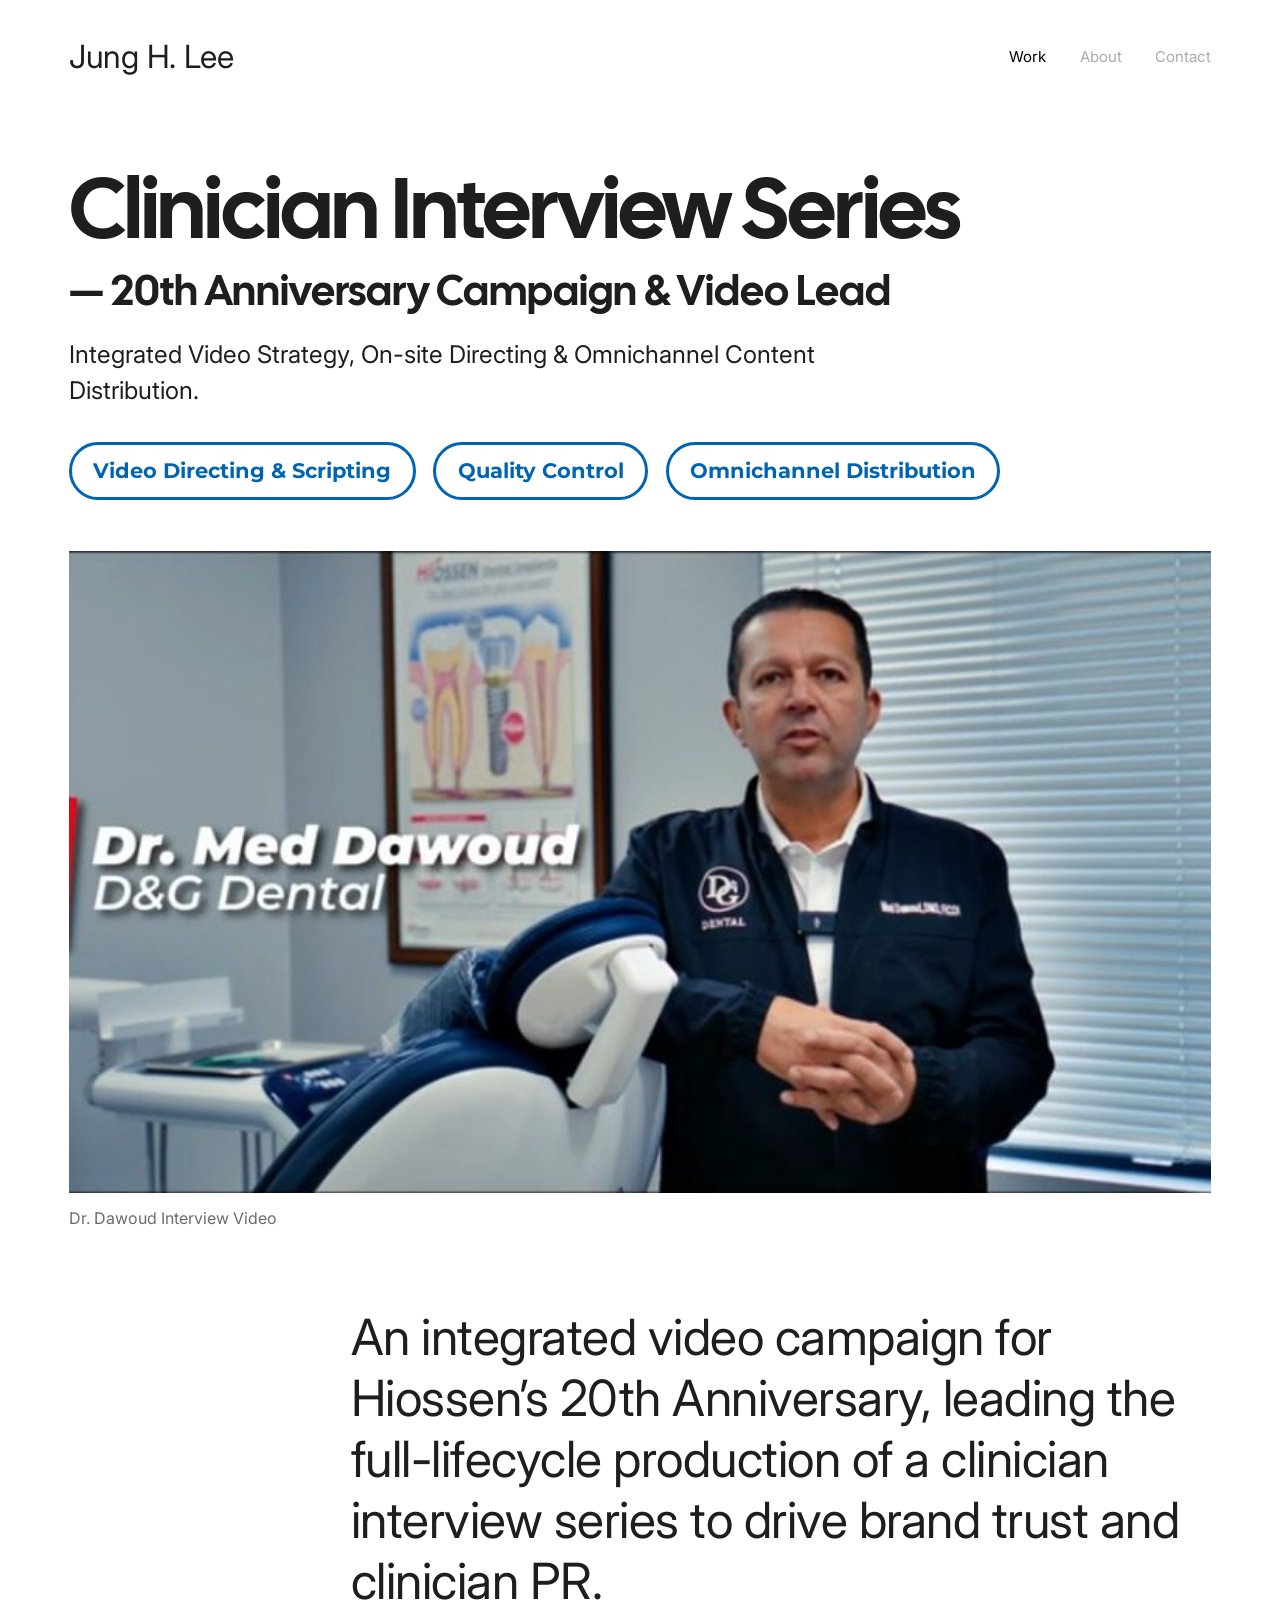
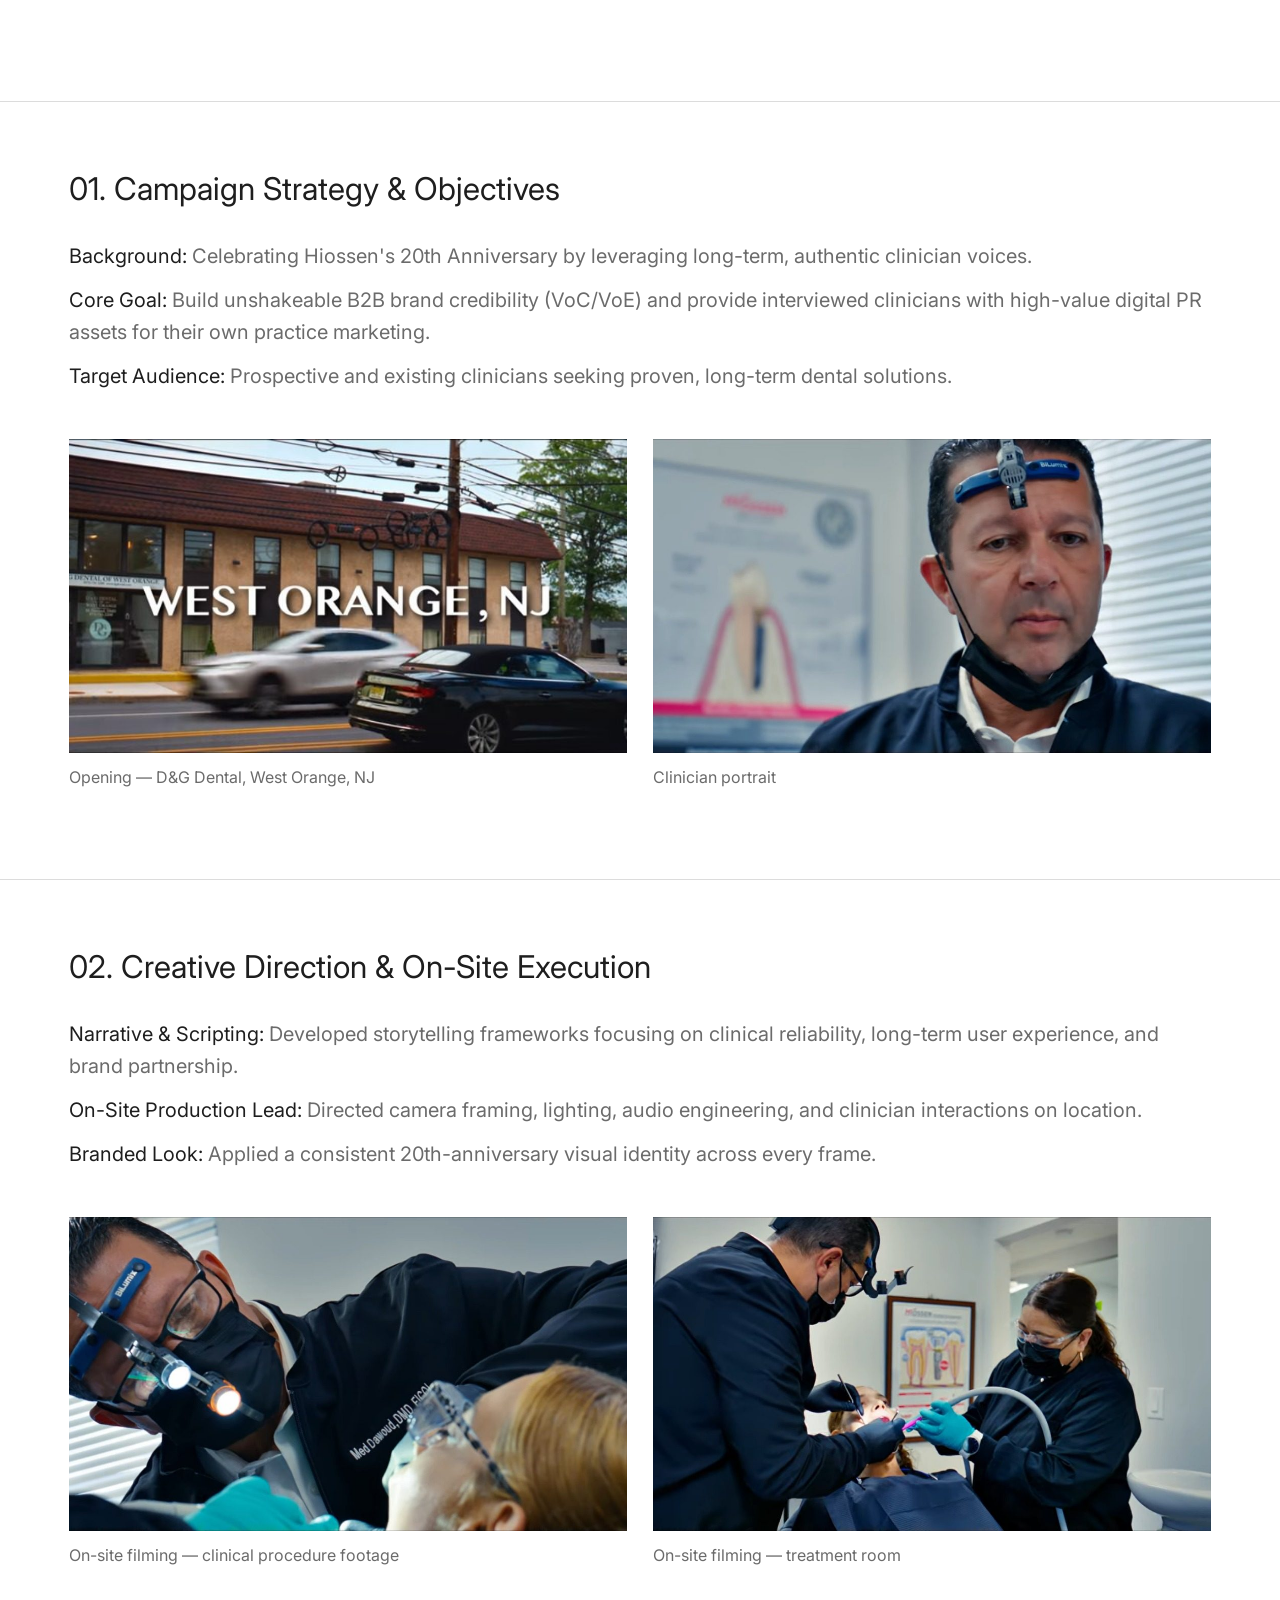
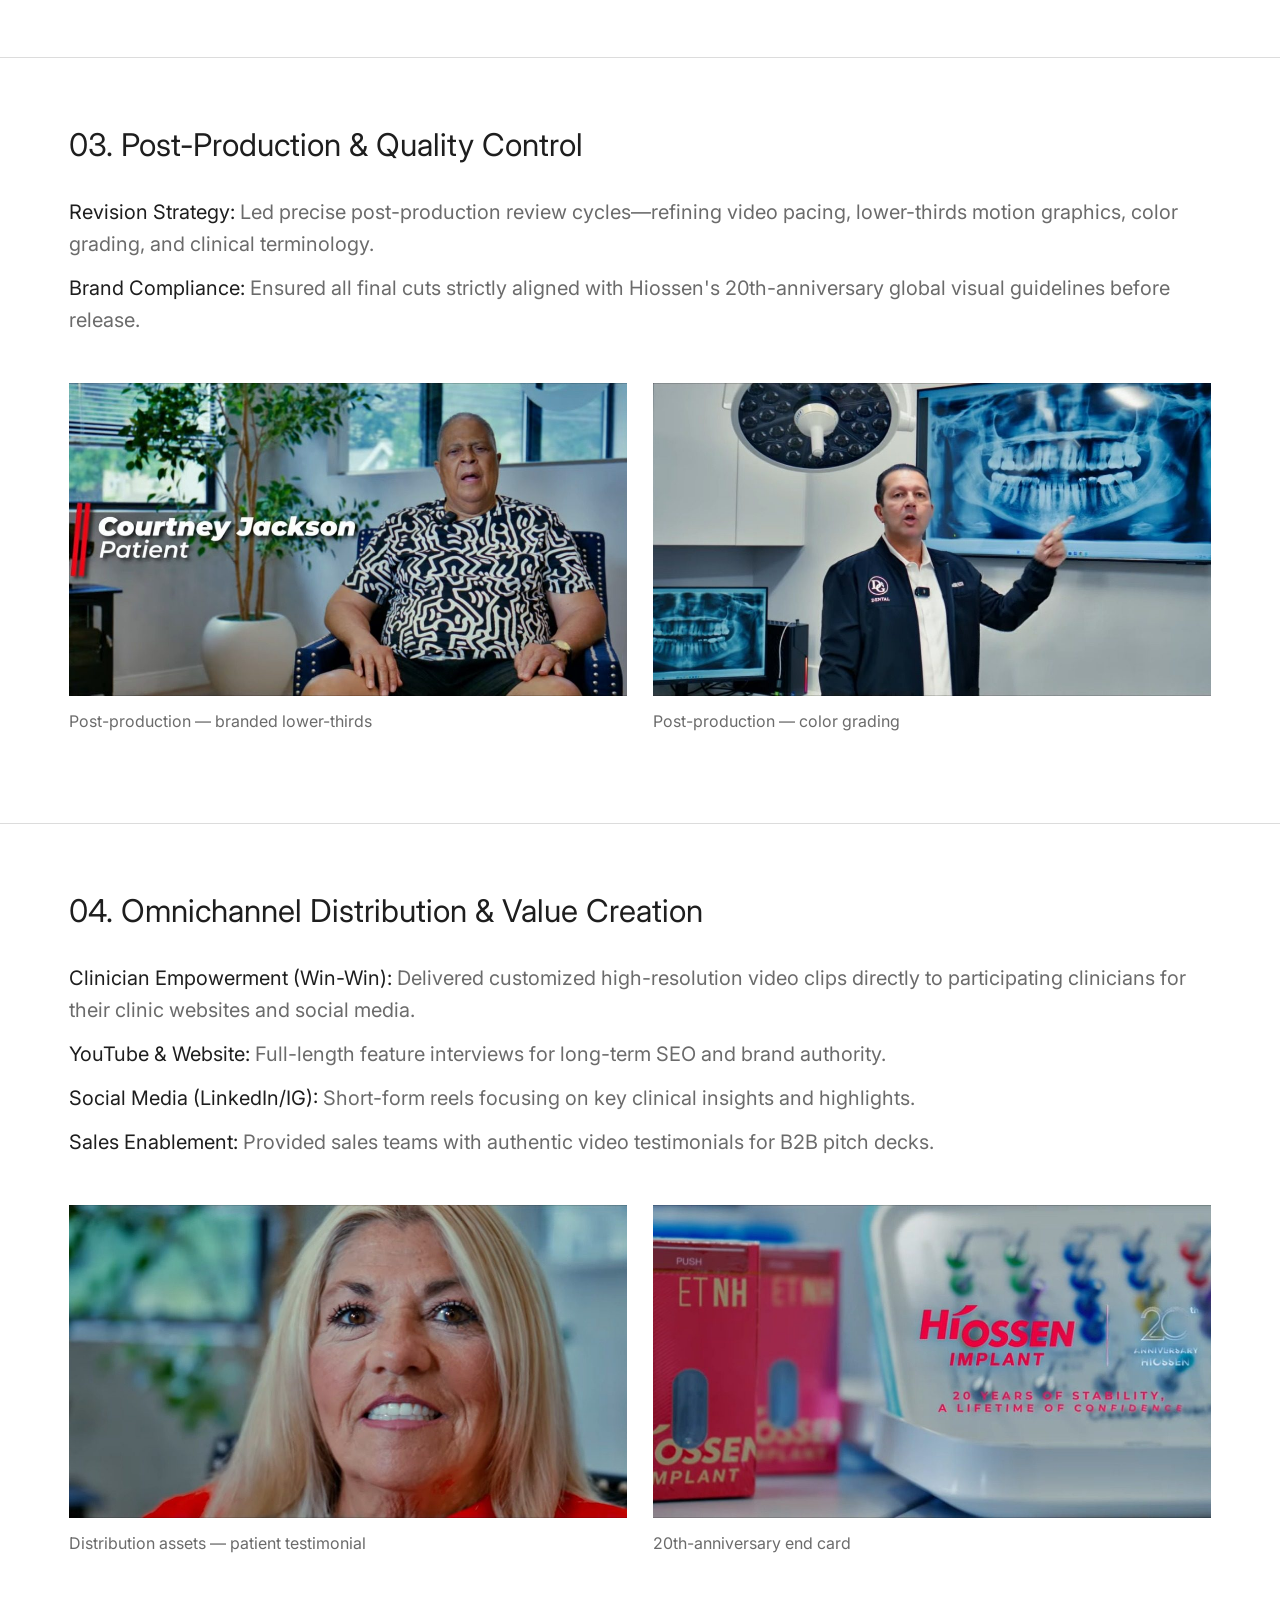
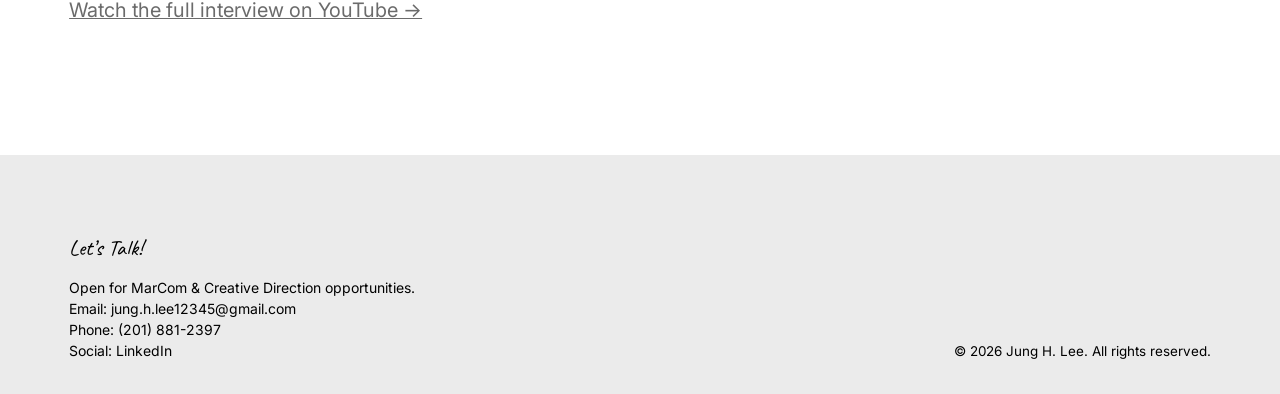
==== work/clinician-interview.html @ aa4214d0 "Add files via upload" ====
<!DOCTYPE html>
<html lang="en">
<head>
<meta charset="utf-8">
<meta name="viewport" content="width=device-width, initial-scale=1">
<title>Clinician Interview Series — Jung H. Lee</title>
<meta name="description" content="Clinician Interview Series — Jung H. Lee">
<link rel="preconnect" href="https://fonts.googleapis.com"><link rel="preconnect" href="https://fonts.gstatic.com" crossorigin><link href="https://fonts.googleapis.com/css2?family=Cal+Sans&family=Caveat&family=Inter:wght@400;500&family=Montserrat:wght@700&display=swap" rel="stylesheet">
<link rel="stylesheet" href="../style.css">
</head>
<body class="">
<header class="wrap topbar">
  <a class="logo" href="../index.html">Jung H. Lee</a>
  <nav class="nav" aria-label="Main"><a href="../index.html#work" class="active">Work</a><a href="../about.html" class="">About</a><a href="mailto:jung.h.lee12345@gmail.com">Contact</a></nav>
</header>
<main>
<div class="wrap"><h1 class="hero-title">Clinician Interview Series</h1><p class="hero-role">— 20th Anniversary Campaign &amp; Video Lead</p><p class="hero-sub">Integrated Video Strategy, On-site Directing &amp; Omnichannel Content Distribution.</p><ul class="tags"><li><span>Video Directing &amp; Scripting</span></li><li><span>Quality Control</span></li><li><span>Omnichannel Distribution</span></li></ul></div><div class="wrap hero-media"><figure><img src="../images/cl_hero.jpg" alt="Dr. Med Dawoud, D&amp;G Dental" loading="lazy" class="cover"><figcaption>Dr. Dawoud Interview Video</figcaption></figure></div><p class="wrap statement">An integrated video campaign for Hiossen&rsquo;s 20th Anniversary, leading the full-lifecycle production of a clinician interview series to drive brand trust and clinician PR.</p><section class="wrap section"><h2>01. Campaign Strategy &amp; Objectives</h2><p><strong>Background:</strong> Celebrating Hiossen&#x27;s 20th Anniversary by leveraging long-term, authentic clinician voices.</p><p><strong>Core Goal:</strong> Build unshakeable B2B brand credibility (VoC/VoE) and provide interviewed clinicians with high-value digital PR assets for their own practice marketing.</p><p><strong>Target Audience:</strong> Prospective and existing clinicians seeking proven, long-term dental solutions.</p><div class=media-block><div class="grid-2 wide"><figure><img src="../images/cl_01a.jpg" alt="D&amp;G Dental exterior, West Orange NJ" loading="lazy" class=""><figcaption>Opening — D&amp;G Dental, West Orange, NJ</figcaption></figure><figure><img src="../images/cl_01b.jpg" alt="Clinician portrait" loading="lazy" class=""><figcaption>Clinician portrait</figcaption></figure></div></div></section><section class="wrap section"><h2>02. Creative Direction &amp; On-Site Execution</h2><p><strong>Narrative &amp; Scripting:</strong> Developed storytelling frameworks focusing on clinical reliability, long-term user experience, and brand partnership.</p><p><strong>On-Site Production Lead:</strong> Directed camera framing, lighting, audio engineering, and clinician interactions on location.</p><p><strong>Branded Look:</strong> Applied a consistent 20th-anniversary visual identity across every frame.</p><div class=media-block><div class="grid-2 wide"><figure><img src="../images/cl_02a.jpg" alt="Treatment close-up" loading="lazy" class=""><figcaption>On-site filming — clinical procedure footage</figcaption></figure><figure><img src="../images/cl_02b.jpg" alt="Clinician and assistant with patient" loading="lazy" class=""><figcaption>On-site filming — treatment room</figcaption></figure></div></div></section><section class="wrap section"><h2>03. Post-Production &amp; Quality Control</h2><p><strong>Revision Strategy:</strong> Led precise post-production review cycles—refining video pacing, lower-thirds motion graphics, color grading, and clinical terminology.</p><p><strong>Brand Compliance:</strong> Ensured all final cuts strictly aligned with Hiossen&#x27;s 20th-anniversary global visual guidelines before release.</p><div class=media-block><div class="grid-2 wide"><figure><img src="../images/cl_03a.jpg" alt="Patient lower-third" loading="lazy" class=""><figcaption>Post-production — branded lower-thirds</figcaption></figure><figure><img src="../images/cl_03b.jpg" alt="Clinician explaining an X-ray" loading="lazy" class=""><figcaption>Post-production — color grading</figcaption></figure></div></div></section><section class="wrap section"><h2>04. Omnichannel Distribution &amp; Value Creation</h2><p><strong>Clinician Empowerment (Win-Win):</strong> Delivered customized high-resolution video clips directly to participating clinicians for their clinic websites and social media.</p><p><strong>YouTube &amp; Website:</strong> Full-length feature interviews for long-term SEO and brand authority.</p><p><strong>Social Media (LinkedIn/IG):</strong> Short-form reels focusing on key clinical insights and highlights.</p><p><strong>Sales Enablement:</strong> Provided sales teams with authentic video testimonials for B2B pitch decks.</p><div class=media-block><div class="grid-2 wide"><figure><img src="../images/cl_04a.jpg" alt="Patient testimonial" loading="lazy" class=""><figcaption>Distribution assets — patient testimonial</figcaption></figure><figure><img src="../images/cl_04b.jpg" alt="20th anniversary end card" loading="lazy" class=""><figcaption>20th-anniversary end card</figcaption></figure></div><p style="margin-top:2em"><a href="https://www.youtube.com/watch?v=tC9Yv0hSF8I" target="_blank" rel="noopener">Watch the full interview on YouTube &rarr;</a></p></div></section>
</main>
<footer class="footer" id="contact">
  <div class="wrap">
    <div>
      <h3>Let&rsquo;s Talk!</h3>
      <p>Open for MarCom &amp; Creative Direction opportunities.</p>
      <p>Email: <a href="mailto:jung.h.lee12345@gmail.com">jung.h.lee12345@gmail.com</a></p>
      <p>Phone: <a href="tel:+12018812397">(201) 881-2397</a></p>
      <p>Social: <a href="https://www.linkedin.com/in/jung-lee-design" target="_blank" rel="noopener">LinkedIn</a></p>
    </div>
    <p class="copy">&copy; 2026 Jung H. Lee. All rights reserved.</p>
  </div>
</footer>
</body>
</html>
---- style.css ----
/* Jung H. Lee — Portfolio
   Shared styles for every page. Desktop layout follows the Figma 1920 grid
   (104px margins, 81px heading gap) scaled with clamp(); mobile stacks to one column. */

:root {
  --ink: #1e1e1e;
  --gray: #6b6b6b;
  --muted: #a9abac;
  --line: #dcdcdc;
  --panel: #f4f4f4;
  --paper: #f4f1ea;
  --blue: #0064b2;
  --main-bg: #f3f3f8;
  --footer-bg: #ebebeb;

  --gutter: clamp(16px, 5.4vw, 104px);
  --max: 1920px;

  --fs-h1: clamp(40px, 6.7vw, 128px);
  --fs-role: clamp(22px, 3.3vw, 64px);
  --fs-statement: clamp(24px, 3.9vw, 76px);
  --fs-h2: clamp(22px, 2.45vw, 47px);
  --fs-lead: clamp(17px, 1.9vw, 36px);
  --fs-body: clamp(15px, 1.56vw, 30px);
  --fs-small: clamp(13px, 1.25vw, 24px);

  --sans: "Inter", system-ui, -apple-system, "Segoe UI", sans-serif;
  --display: "Cal Sans", "Inter", system-ui, sans-serif;
  --tag: "Montserrat", "Inter", sans-serif;
}

* { box-sizing: border-box; }
html { scroll-behavior: smooth; }
body {
  margin: 0;
  font-family: var(--sans);
  color: var(--ink);
  background: #fff;
  line-height: 1.5;
  -webkit-font-smoothing: antialiased;
}
body.home { background: var(--main-bg); }
img { display: block; max-width: 100%; height: auto; }
a { color: inherit; }

.wrap { max-width: var(--max); margin: 0 auto; padding: 0 var(--gutter); }

/* ---------- Top bar ---------- */
.topbar {
  display: flex; align-items: center; justify-content: space-between;
  padding-top: clamp(20px, 2.6vw, 50px);
  padding-bottom: clamp(20px, 2.6vw, 50px);
}
.logo { font-size: clamp(20px, 2.5vw, 48px); text-decoration: none; letter-spacing: -0.01em; }
.nav { display: flex; gap: clamp(18px, 2.6vw, 50px); }
.nav a {
  font-size: clamp(15px, 1.05vw, 20px);
  text-decoration: none;
  color: var(--muted);
  transition: color .2s;
}
.nav a:hover, .nav a.active { color: #000; }

/* ---------- Page hero (title block) ---------- */
.hero-title {
  font-family: var(--display);
  font-weight: 400;
  font-size: var(--fs-h1);
  line-height: 1;
  letter-spacing: -0.02em;
  margin: clamp(24px, 4vw, 80px) 0 0;
}
.hero-role {
  font-family: var(--display);
  font-weight: 400;
  font-size: var(--fs-role);
  line-height: 1.15;
  margin: clamp(10px, 1.2vw, 24px) 0 0;
}
.hero-sub { font-size: var(--fs-lead); margin: clamp(14px, 1.6vw, 30px) 0 0; max-width: 34em; }

.tags { display: flex; flex-wrap: wrap; gap: clamp(10px, 1.4vw, 26px); margin: clamp(20px, 2.6vw, 50px) 0 0; padding: 0; list-style: none; }
.tags a, .tags span {
  display: inline-block;
  font-family: var(--tag);
  font-weight: 700;
  font-size: clamp(13px, 1.66vw, 32px);
  line-height: 1;
  color: var(--blue);
  border: clamp(2px, .3vw, 6px) solid var(--blue);
  border-radius: 999px;
  padding: clamp(9px, 1.2vw, 23px) clamp(16px, 1.66vw, 32px);
  text-decoration: none;
  transition: background .2s, color .2s;
}
.tags a:hover { background: var(--blue); color: #fff; }

/* ---------- Media ---------- */
.hero-media { margin: clamp(32px, 4vw, 80px) 0 0; }
figure { margin: 0; }
figcaption { font-size: var(--fs-small); color: var(--gray); margin-top: clamp(8px, 1vw, 20px); }
.cover { width: 100%; aspect-ratio: 16 / 9; object-fit: cover; }

.grid-2 { display: grid; grid-template-columns: 1fr 1fr; gap: clamp(16px, 2.1vw, 41px); }
.grid-4 { display: grid; grid-template-columns: repeat(4, 1fr); gap: clamp(12px, 2.3vw, 40px); }
.grid-2 img, .grid-4 img { width: 100%; object-fit: cover; }
.grid-2 img { aspect-ratio: 836 / 748; }
.grid-2.wide img { aspect-ratio: 16 / 9; }
.reel img { aspect-ratio: 9 / 16; }
.media-block { margin-top: clamp(28px, 3.6vw, 72px); }

/* ---------- Statement + sections ---------- */
.statement {
  font-size: var(--fs-statement);
  line-height: 1.22;
  letter-spacing: -0.01em;
  margin: clamp(48px, 6vw, 120px) 0 0 22%;
}
.section { border-top: 1px solid var(--line); margin-top: clamp(56px, 7vw, 140px); padding-top: clamp(40px, 5vw, 100px); }
.section.no-line { border-top: 0; padding-top: 0; }
.section h2 { font-size: var(--fs-h2); font-weight: 400; margin: 0 0 clamp(20px, 2.2vw, 42px); }
.section p, .section li { font-size: var(--fs-body); line-height: 1.6; color: var(--gray); }
.section p { margin: 0 0 .6em; max-width: 60em; }
.section strong { color: var(--ink); font-weight: 400; }
.section ul { margin: 0; padding-left: 1.2em; }
.lead-p { font-size: var(--fs-lead) !important; margin-left: 22% !important; max-width: none !important; }

.link-more {
  display: block; text-align: right; font-size: var(--fs-lead);
  margin-top: clamp(24px, 3vw, 60px);
}

/* ---------- Boards (Brand System) ---------- */
.board { background: var(--panel); padding: clamp(16px, 3.75vw, 72px); display: flex; flex-direction: column; gap: clamp(12px, 2.5vw, 48px); }
.board .row { display: flex; gap: clamp(8px, 1.66vw, 32px); align-items: flex-start; }
.board .row img { flex: var(--r) 1 0; min-width: 0; box-shadow: 0 8px 24px rgba(0,0,0,.12); }

/* ---------- Columns ---------- */
.cols-3 { display: grid; grid-template-columns: repeat(3, 1fr); gap: clamp(24px, 3.2vw, 61px); }
.cols-2 { display: grid; grid-template-columns: 1fr 1fr; gap: clamp(24px, 3.2vw, 61px); }
.col-num { font-size: var(--fs-body); color: var(--gray); margin: 0 0 .6em; }
.col-head { font-size: var(--fs-lead); line-height: 1.3; margin: 0 0 .6em; font-weight: 400; color: var(--ink); }

/* ---------- Experience timeline ---------- */
.timeline { list-style: none; padding: 0 !important; margin: clamp(28px, 3.6vw, 72px) 0 0; }
.timeline li { display: grid; grid-template-columns: 22% 1fr; gap: 0 2vw; border-top: 1px solid var(--line); padding: clamp(18px, 1.9vw, 36px) 0; }
.timeline li:last-child { border-bottom: 1px solid var(--line); }
.timeline .when { font-size: var(--fs-body); color: var(--gray); }
.timeline .what { font-size: var(--fs-lead); color: var(--ink); margin: 0 0 .4em; }
.timeline .desc { font-size: var(--fs-body); color: var(--gray); margin: 0; white-space: pre-line; }
.plain-list { list-style: none; padding: 0 !important; }
.plain-list li { font-size: var(--fs-lead); color: var(--ink); line-height: 1.7; }
.plain-list small { display: block; font-size: var(--fs-body); color: var(--gray); margin-bottom: .8em; line-height: 1.4; }

/* ---------- Home page cards ---------- */
.home-hero h1 {
  font-family: var(--display); font-weight: 400; font-size: var(--fs-h1);
  line-height: 1; letter-spacing: -0.02em; margin: clamp(40px, 9vw, 180px) 0 0;
}
.home-hero p { font-size: clamp(20px, 3.3vw, 64px); line-height: 1.1; margin: clamp(12px, 1.5vw, 30px) 0 0; }
.full-story { display: inline-block; margin-top: clamp(24px, 3vw, 60px); font-family: var(--tag); font-weight: 700; font-size: clamp(14px, 1.66vw, 32px); color: var(--blue); text-decoration: none; }
.full-story:hover { text-decoration: underline; }
.home-section { margin-top: clamp(60px, 9vw, 180px); }
.home-section h2 { font-size: clamp(26px, 2.9vw, 55px); font-weight: 400; margin: 0 0 clamp(20px, 3vw, 60px); }
.cards { display: grid; grid-template-columns: 1fr 1fr; gap: clamp(28px, 4vw, 80px) clamp(16px, 4.7vw, 90px); }
.card { text-decoration: none; display: block; }
.card .thumb { overflow: hidden; background: #e6e6ea; }
.card img { width: 100%; aspect-ratio: 838 / 629; object-fit: cover; transition: transform .5s ease; }
.card:hover img { transform: scale(1.03); }
.card span { display: block; font-size: clamp(15px, 1.3vw, 25px); margin-top: clamp(10px, 1.2vw, 24px); }

/* ---------- Paper hero (Brand Goods) ---------- */
.paper { background: var(--paper); margin: clamp(32px, 4vw, 80px) calc(-1 * var(--gutter)) 0; padding: clamp(32px, 6vw, 120px) var(--gutter); text-align: center; }
.paper img { margin: 0 auto; width: min(100%, 1000px); }
.paper figcaption { text-align: center; }
.center { text-align: center; margin-left: 0 !important; }
.quote-src { text-align: center; font-size: var(--fs-small); color: var(--gray); margin-top: 1em; }

/* ---------- Dark page (Bone Compaction) ---------- */
body.dark { background: #07070d; color: #f2f2f2; }
body.dark .nav a { color: #6f6f78; }
body.dark .nav a:hover, body.dark .nav a.active { color: #fff; }
body.dark .section { border-color: #2a2a35; }
body.dark .section p, body.dark .section li { color: #b9b9c4; }
body.dark .section strong { color: #fff; }
body.dark .tags a, body.dark .tags span { color: #4ea3ff; border-color: #2f7fd6; }
body.dark figcaption { color: #8d8d98; }
.big-stat { font-family: var(--display); font-size: clamp(56px, 8vw, 160px); line-height: 1; margin: 0; color: #fff; }
.big-stat + p { margin-top: .6em !important; }
.dark-hero { background: radial-gradient(ellipse at top, #2a1530 0%, #07070d 70%); }
.outcome { background: linear-gradient(180deg, #07070d 0%, #4a0f2a 55%, #b10a1d 100%); padding-bottom: clamp(56px, 7vw, 140px); }

/* ---------- Footer ---------- */
.footer { background: var(--footer-bg); color: #000; margin-top: clamp(80px, 10vw, 200px); }
.footer .wrap { display: flex; justify-content: space-between; align-items: flex-end; gap: 24px; padding-top: clamp(40px, 6vw, 110px); padding-bottom: clamp(32px, 2.6vw, 50px); }
.footer h3 { font-family: "Caveat", cursive; font-weight: 400; font-size: clamp(22px, 1.6vw, 30px); margin: 0 0 12px; }
.footer p { margin: 0; font-size: clamp(14px, 1.05vw, 20px); line-height: 1.5; }
.footer a { text-decoration: none; }
.footer a:hover { text-decoration: underline; }
.footer .copy { font-size: clamp(12px, 1.05vw, 20px); }

/* ---------- Tablet / mobile ---------- */
@media (max-width: 900px) {
  .grid-4 { grid-template-columns: 1fr 1fr; }
  .cols-3 { grid-template-columns: 1fr; }
  .statement, .lead-p { margin-left: 0 !important; }
  .board .row { flex-wrap: wrap; }
  .board .row img { flex: 1 1 calc(50% - 8px); }
}
@media (max-width: 640px) {
  .topbar { flex-wrap: wrap; gap: 8px; }
  .grid-2, .cards, .cols-2 { grid-template-columns: 1fr; }
  .grid-2 img { aspect-ratio: 4 / 3; }
  .timeline li { grid-template-columns: 1fr; }
  .timeline .when { margin-bottom: 4px; }
  .footer .wrap { flex-direction: column; align-items: flex-start; }
  .link-more { text-align: left; }
}
.grid-2.tall img { aspect-ratio: auto; }
.big-stat ~ p { font-size: var(--fs-body); }
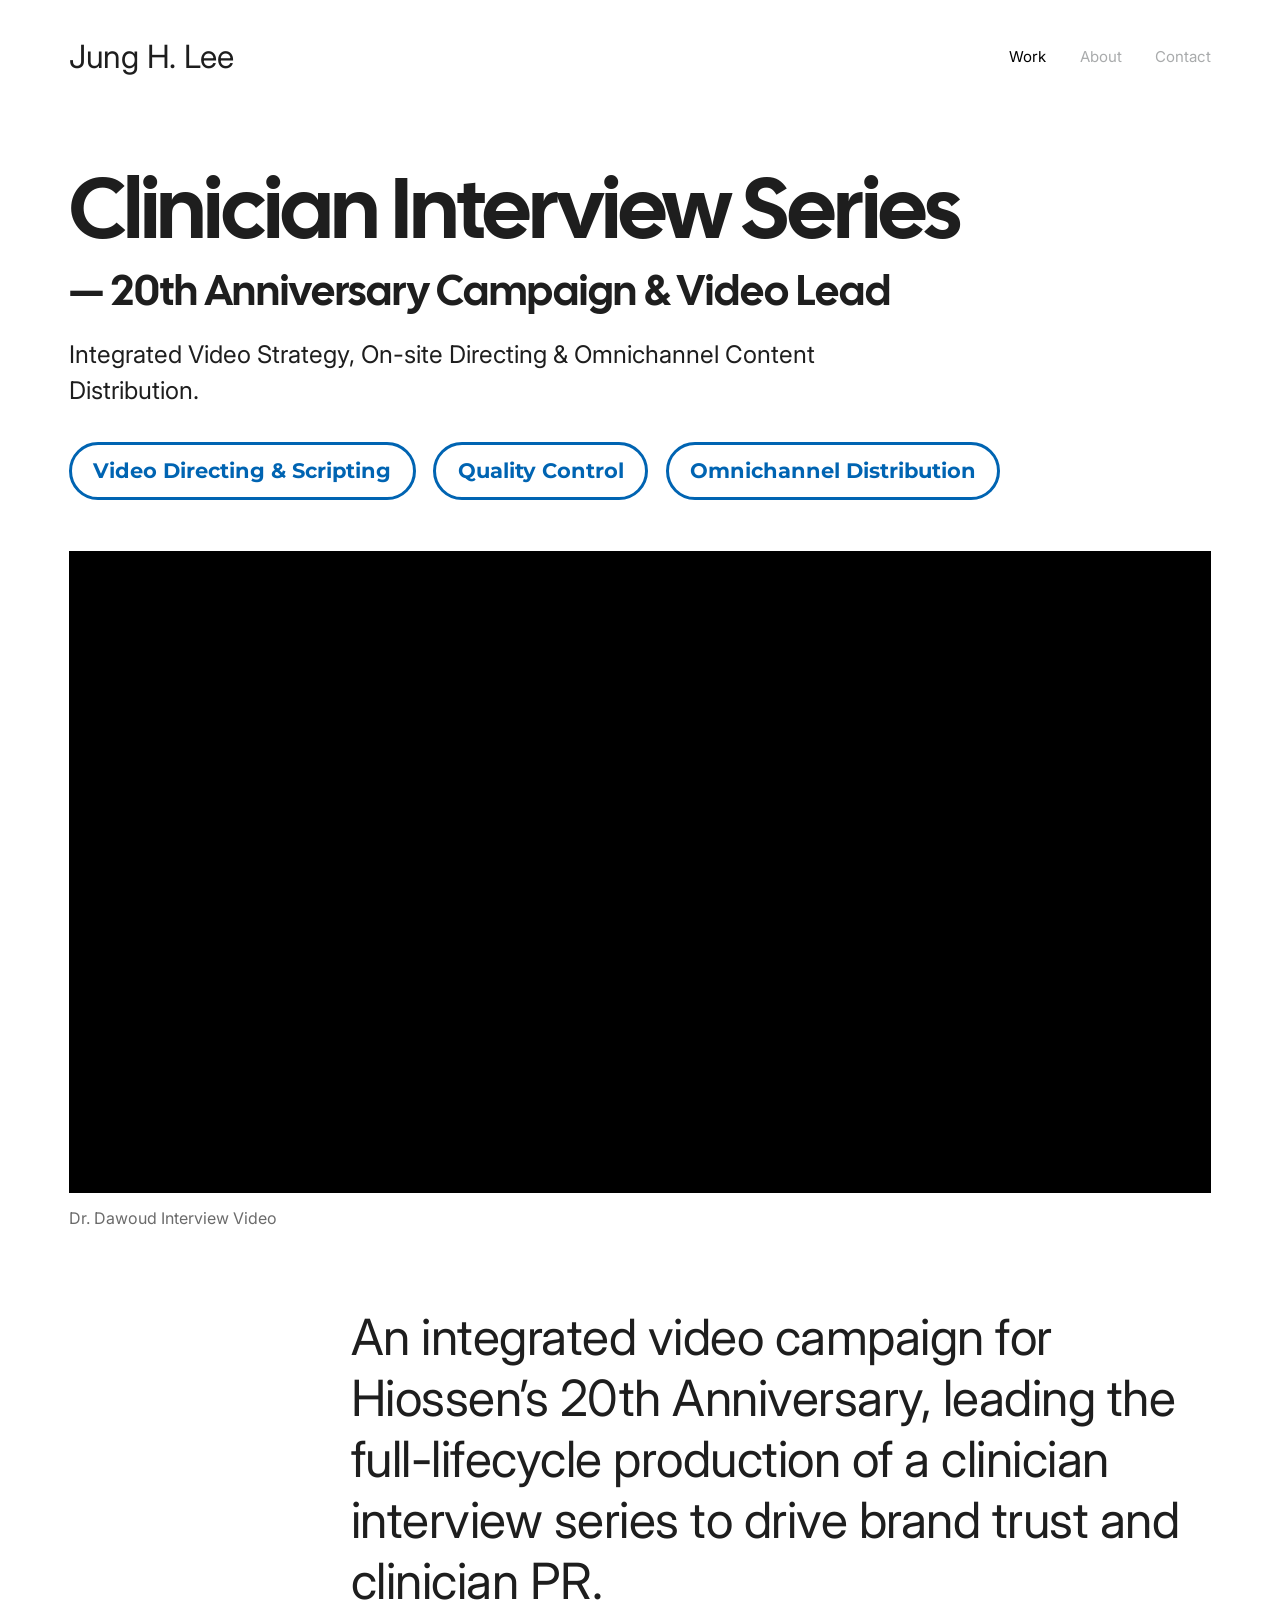
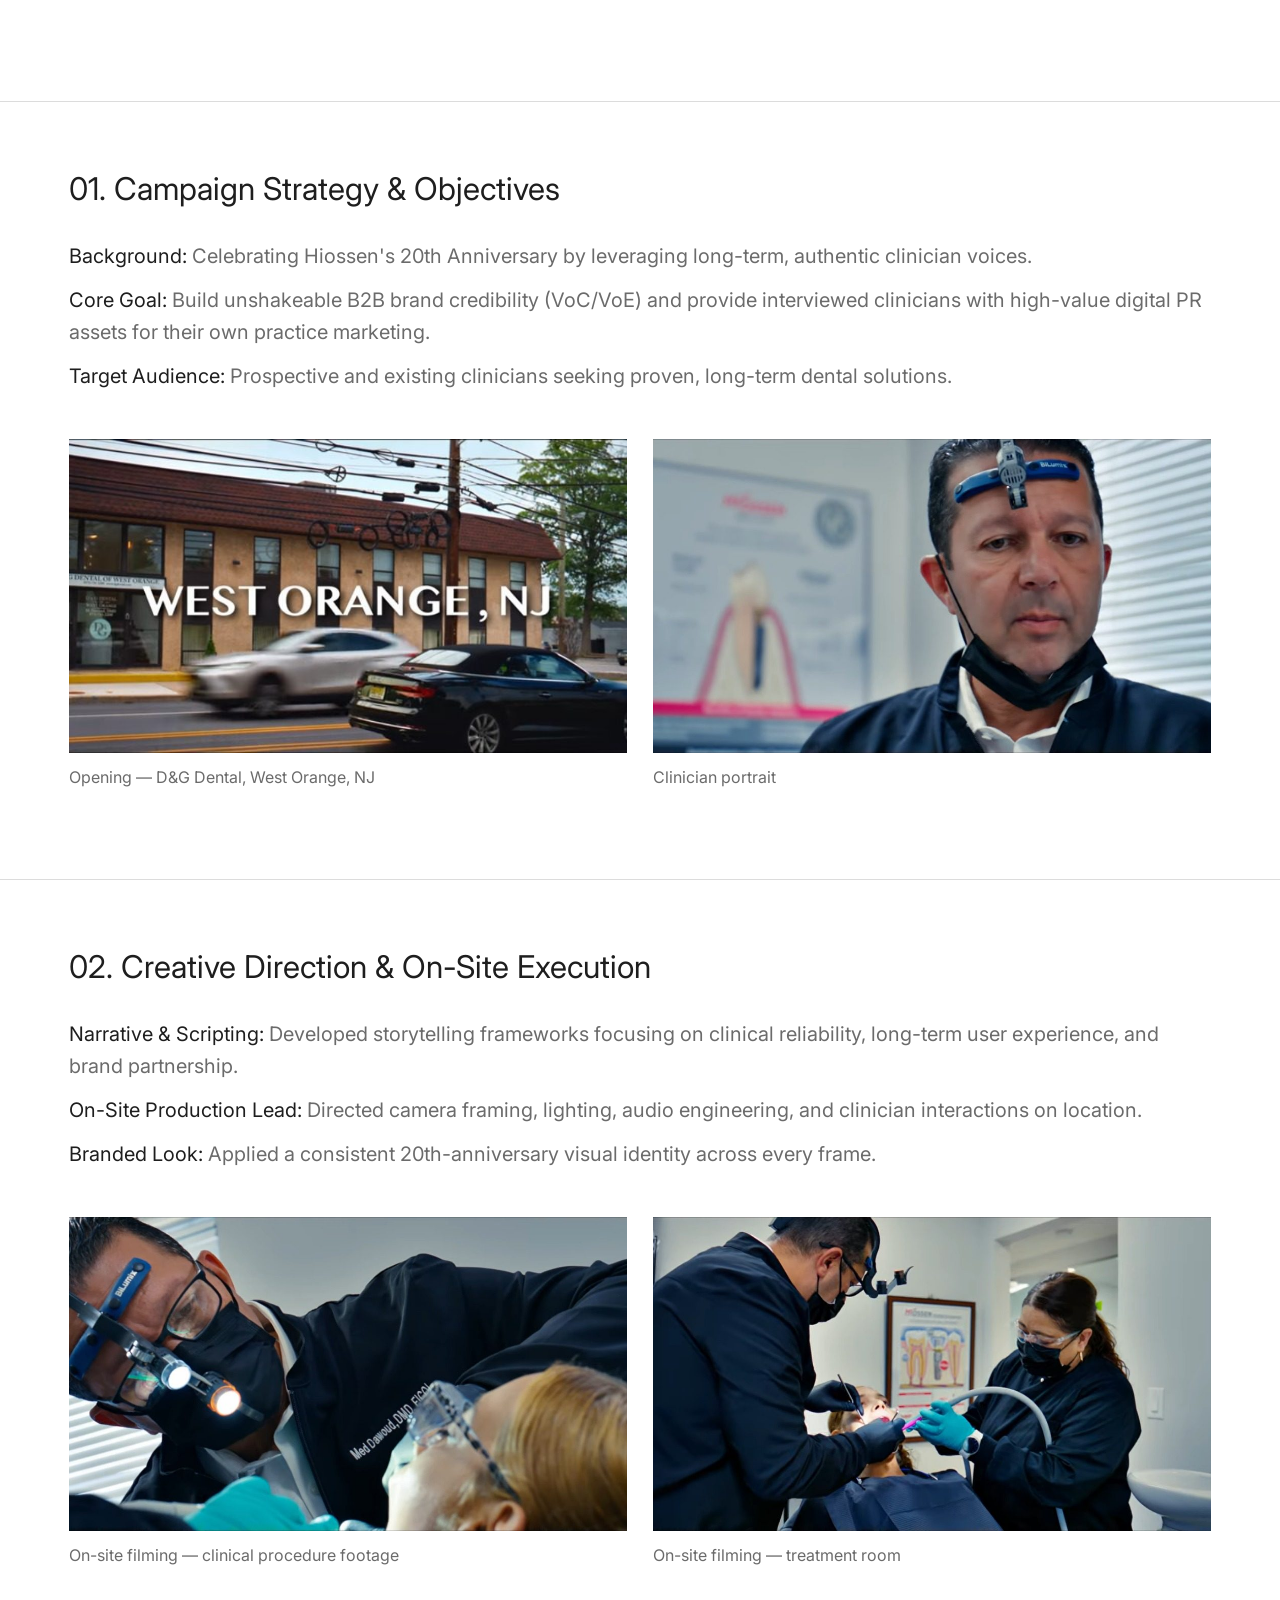
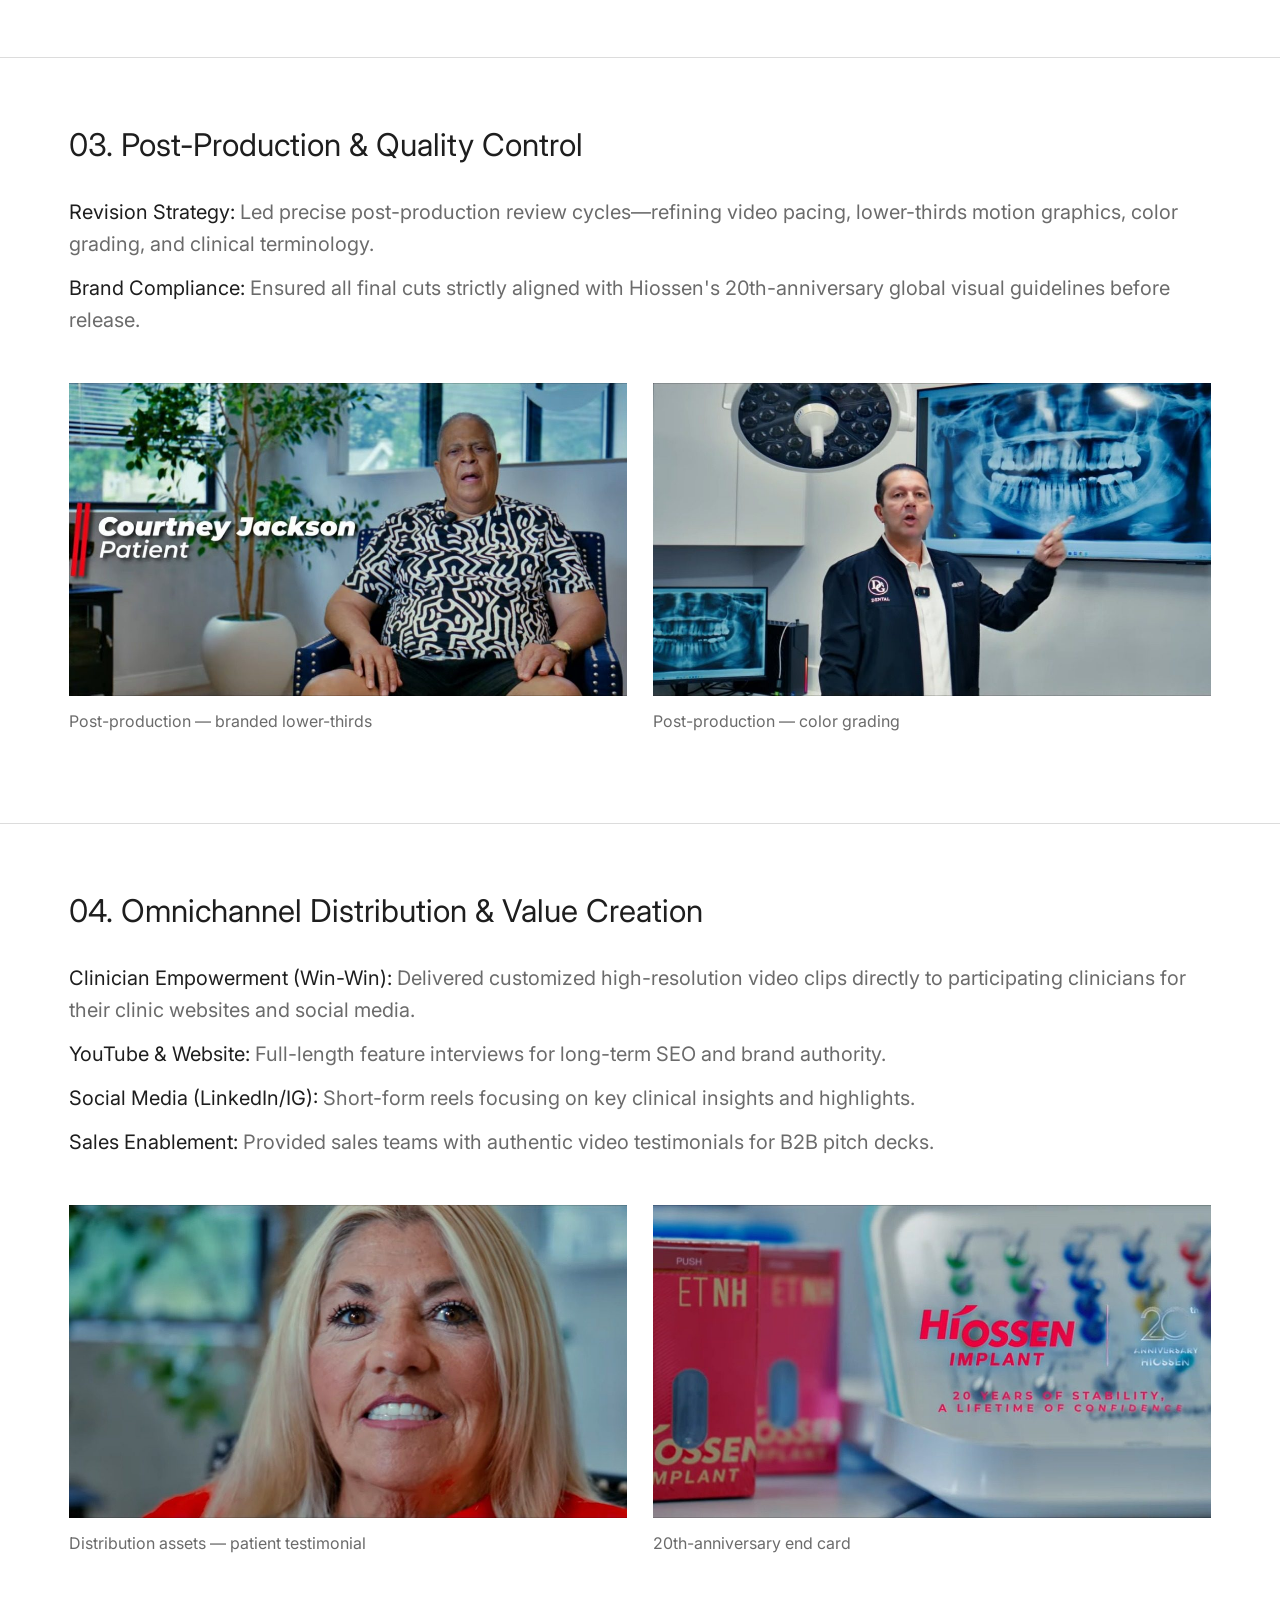
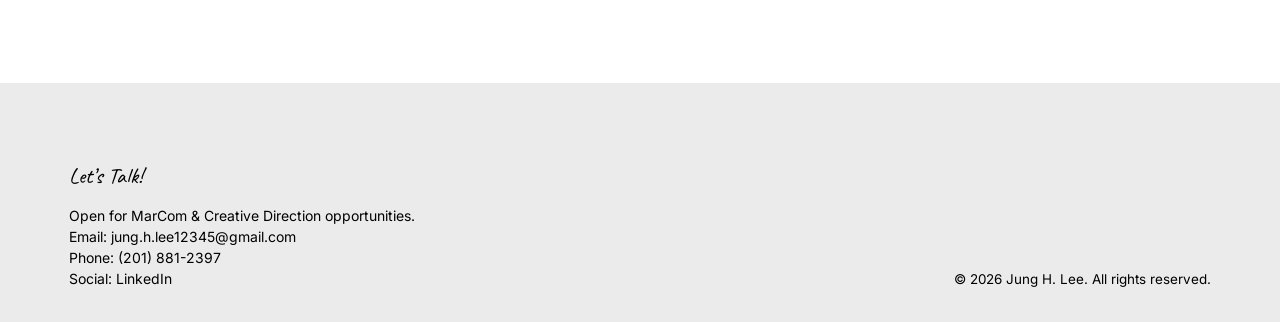
==== commit db90b5d5: "Add files via upload" ====
--- a/work/clinician-interview.html
+++ b/work/clinician-interview.html
@@ -14,7 +14,7 @@
   <nav class="nav" aria-label="Main"><a href="../index.html#work" class="active">Work</a><a href="../about.html" class="">About</a><a href="mailto:jung.h.lee12345@gmail.com">Contact</a></nav>
 </header>
 <main>
-<div class="wrap"><h1 class="hero-title">Clinician Interview Series</h1><p class="hero-role">— 20th Anniversary Campaign &amp; Video Lead</p><p class="hero-sub">Integrated Video Strategy, On-site Directing &amp; Omnichannel Content Distribution.</p><ul class="tags"><li><span>Video Directing &amp; Scripting</span></li><li><span>Quality Control</span></li><li><span>Omnichannel Distribution</span></li></ul></div><div class="wrap hero-media"><figure><img src="../images/cl_hero.jpg" alt="Dr. Med Dawoud, D&amp;G Dental" loading="lazy" class="cover"><figcaption>Dr. Dawoud Interview Video</figcaption></figure></div><p class="wrap statement">An integrated video campaign for Hiossen&rsquo;s 20th Anniversary, leading the full-lifecycle production of a clinician interview series to drive brand trust and clinician PR.</p><section class="wrap section"><h2>01. Campaign Strategy &amp; Objectives</h2><p><strong>Background:</strong> Celebrating Hiossen&#x27;s 20th Anniversary by leveraging long-term, authentic clinician voices.</p><p><strong>Core Goal:</strong> Build unshakeable B2B brand credibility (VoC/VoE) and provide interviewed clinicians with high-value digital PR assets for their own practice marketing.</p><p><strong>Target Audience:</strong> Prospective and existing clinicians seeking proven, long-term dental solutions.</p><div class=media-block><div class="grid-2 wide"><figure><img src="../images/cl_01a.jpg" alt="D&amp;G Dental exterior, West Orange NJ" loading="lazy" class=""><figcaption>Opening — D&amp;G Dental, West Orange, NJ</figcaption></figure><figure><img src="../images/cl_01b.jpg" alt="Clinician portrait" loading="lazy" class=""><figcaption>Clinician portrait</figcaption></figure></div></div></section><section class="wrap section"><h2>02. Creative Direction &amp; On-Site Execution</h2><p><strong>Narrative &amp; Scripting:</strong> Developed storytelling frameworks focusing on clinical reliability, long-term user experience, and brand partnership.</p><p><strong>On-Site Production Lead:</strong> Directed camera framing, lighting, audio engineering, and clinician interactions on location.</p><p><strong>Branded Look:</strong> Applied a consistent 20th-anniversary visual identity across every frame.</p><div class=media-block><div class="grid-2 wide"><figure><img src="../images/cl_02a.jpg" alt="Treatment close-up" loading="lazy" class=""><figcaption>On-site filming — clinical procedure footage</figcaption></figure><figure><img src="../images/cl_02b.jpg" alt="Clinician and assistant with patient" loading="lazy" class=""><figcaption>On-site filming — treatment room</figcaption></figure></div></div></section><section class="wrap section"><h2>03. Post-Production &amp; Quality Control</h2><p><strong>Revision Strategy:</strong> Led precise post-production review cycles—refining video pacing, lower-thirds motion graphics, color grading, and clinical terminology.</p><p><strong>Brand Compliance:</strong> Ensured all final cuts strictly aligned with Hiossen&#x27;s 20th-anniversary global visual guidelines before release.</p><div class=media-block><div class="grid-2 wide"><figure><img src="../images/cl_03a.jpg" alt="Patient lower-third" loading="lazy" class=""><figcaption>Post-production — branded lower-thirds</figcaption></figure><figure><img src="../images/cl_03b.jpg" alt="Clinician explaining an X-ray" loading="lazy" class=""><figcaption>Post-production — color grading</figcaption></figure></div></div></section><section class="wrap section"><h2>04. Omnichannel Distribution &amp; Value Creation</h2><p><strong>Clinician Empowerment (Win-Win):</strong> Delivered customized high-resolution video clips directly to participating clinicians for their clinic websites and social media.</p><p><strong>YouTube &amp; Website:</strong> Full-length feature interviews for long-term SEO and brand authority.</p><p><strong>Social Media (LinkedIn/IG):</strong> Short-form reels focusing on key clinical insights and highlights.</p><p><strong>Sales Enablement:</strong> Provided sales teams with authentic video testimonials for B2B pitch decks.</p><div class=media-block><div class="grid-2 wide"><figure><img src="../images/cl_04a.jpg" alt="Patient testimonial" loading="lazy" class=""><figcaption>Distribution assets — patient testimonial</figcaption></figure><figure><img src="../images/cl_04b.jpg" alt="20th anniversary end card" loading="lazy" class=""><figcaption>20th-anniversary end card</figcaption></figure></div><p style="margin-top:2em"><a href="https://www.youtube.com/watch?v=tC9Yv0hSF8I" target="_blank" rel="noopener">Watch the full interview on YouTube &rarr;</a></p></div></section>
+<div class="wrap"><h1 class="hero-title">Clinician Interview Series</h1><p class="hero-role">— 20th Anniversary Campaign &amp; Video Lead</p><p class="hero-sub">Integrated Video Strategy, On-site Directing &amp; Omnichannel Content Distribution.</p><ul class="tags"><li><span>Video Directing &amp; Scripting</span></li><li><span>Quality Control</span></li><li><span>Omnichannel Distribution</span></li></ul></div><div class="wrap hero-media"><figure><div class="video"><iframe src="https://www.youtube-nocookie.com/embed/tC9Yv0hSF8I?rel=0" title="Why Dr. Med Dawoud of D&amp;G Dental Trusts Hiossen Implants" allow="accelerometer; autoplay; clipboard-write; encrypted-media; gyroscope; picture-in-picture; web-share" referrerpolicy="strict-origin-when-cross-origin" allowfullscreen loading="lazy"></iframe></div><figcaption>Dr. Dawoud Interview Video</figcaption></figure></div><p class="wrap statement">An integrated video campaign for Hiossen&rsquo;s 20th Anniversary, leading the full-lifecycle production of a clinician interview series to drive brand trust and clinician PR.</p><section class="wrap section"><h2>01. Campaign Strategy &amp; Objectives</h2><p><strong>Background:</strong> Celebrating Hiossen&#x27;s 20th Anniversary by leveraging long-term, authentic clinician voices.</p><p><strong>Core Goal:</strong> Build unshakeable B2B brand credibility (VoC/VoE) and provide interviewed clinicians with high-value digital PR assets for their own practice marketing.</p><p><strong>Target Audience:</strong> Prospective and existing clinicians seeking proven, long-term dental solutions.</p><div class=media-block><div class="grid-2 wide"><figure><img src="../images/cl_01a.jpg" alt="D&amp;G Dental exterior, West Orange NJ" loading="lazy" class=""><figcaption>Opening — D&amp;G Dental, West Orange, NJ</figcaption></figure><figure><img src="../images/cl_01b.jpg" alt="Clinician portrait" loading="lazy" class=""><figcaption>Clinician portrait</figcaption></figure></div></div></section><section class="wrap section"><h2>02. Creative Direction &amp; On-Site Execution</h2><p><strong>Narrative &amp; Scripting:</strong> Developed storytelling frameworks focusing on clinical reliability, long-term user experience, and brand partnership.</p><p><strong>On-Site Production Lead:</strong> Directed camera framing, lighting, audio engineering, and clinician interactions on location.</p><p><strong>Branded Look:</strong> Applied a consistent 20th-anniversary visual identity across every frame.</p><div class=media-block><div class="grid-2 wide"><figure><img src="../images/cl_02a.jpg" alt="Treatment close-up" loading="lazy" class=""><figcaption>On-site filming — clinical procedure footage</figcaption></figure><figure><img src="../images/cl_02b.jpg" alt="Clinician and assistant with patient" loading="lazy" class=""><figcaption>On-site filming — treatment room</figcaption></figure></div></div></section><section class="wrap section"><h2>03. Post-Production &amp; Quality Control</h2><p><strong>Revision Strategy:</strong> Led precise post-production review cycles—refining video pacing, lower-thirds motion graphics, color grading, and clinical terminology.</p><p><strong>Brand Compliance:</strong> Ensured all final cuts strictly aligned with Hiossen&#x27;s 20th-anniversary global visual guidelines before release.</p><div class=media-block><div class="grid-2 wide"><figure><img src="../images/cl_03a.jpg" alt="Patient lower-third" loading="lazy" class=""><figcaption>Post-production — branded lower-thirds</figcaption></figure><figure><img src="../images/cl_03b.jpg" alt="Clinician explaining an X-ray" loading="lazy" class=""><figcaption>Post-production — color grading</figcaption></figure></div></div></section><section class="wrap section"><h2>04. Omnichannel Distribution &amp; Value Creation</h2><p><strong>Clinician Empowerment (Win-Win):</strong> Delivered customized high-resolution video clips directly to participating clinicians for their clinic websites and social media.</p><p><strong>YouTube &amp; Website:</strong> Full-length feature interviews for long-term SEO and brand authority.</p><p><strong>Social Media (LinkedIn/IG):</strong> Short-form reels focusing on key clinical insights and highlights.</p><p><strong>Sales Enablement:</strong> Provided sales teams with authentic video testimonials for B2B pitch decks.</p><div class=media-block><div class="grid-2 wide"><figure><img src="../images/cl_04a.jpg" alt="Patient testimonial" loading="lazy" class=""><figcaption>Distribution assets — patient testimonial</figcaption></figure><figure><img src="../images/cl_04b.jpg" alt="20th anniversary end card" loading="lazy" class=""><figcaption>20th-anniversary end card</figcaption></figure></div></div></section>
 </main>
 <footer class="footer" id="contact">
   <div class="wrap">
--- a/style.css
+++ b/style.css
@@ -218,3 +218,5 @@
 }
 .grid-2.tall img { aspect-ratio: auto; }
 .big-stat ~ p { font-size: var(--fs-body); }
+.video { position: relative; width: 100%; aspect-ratio: 16 / 9; background: #000; }
+.video iframe { position: absolute; inset: 0; width: 100%; height: 100%; border: 0; }
